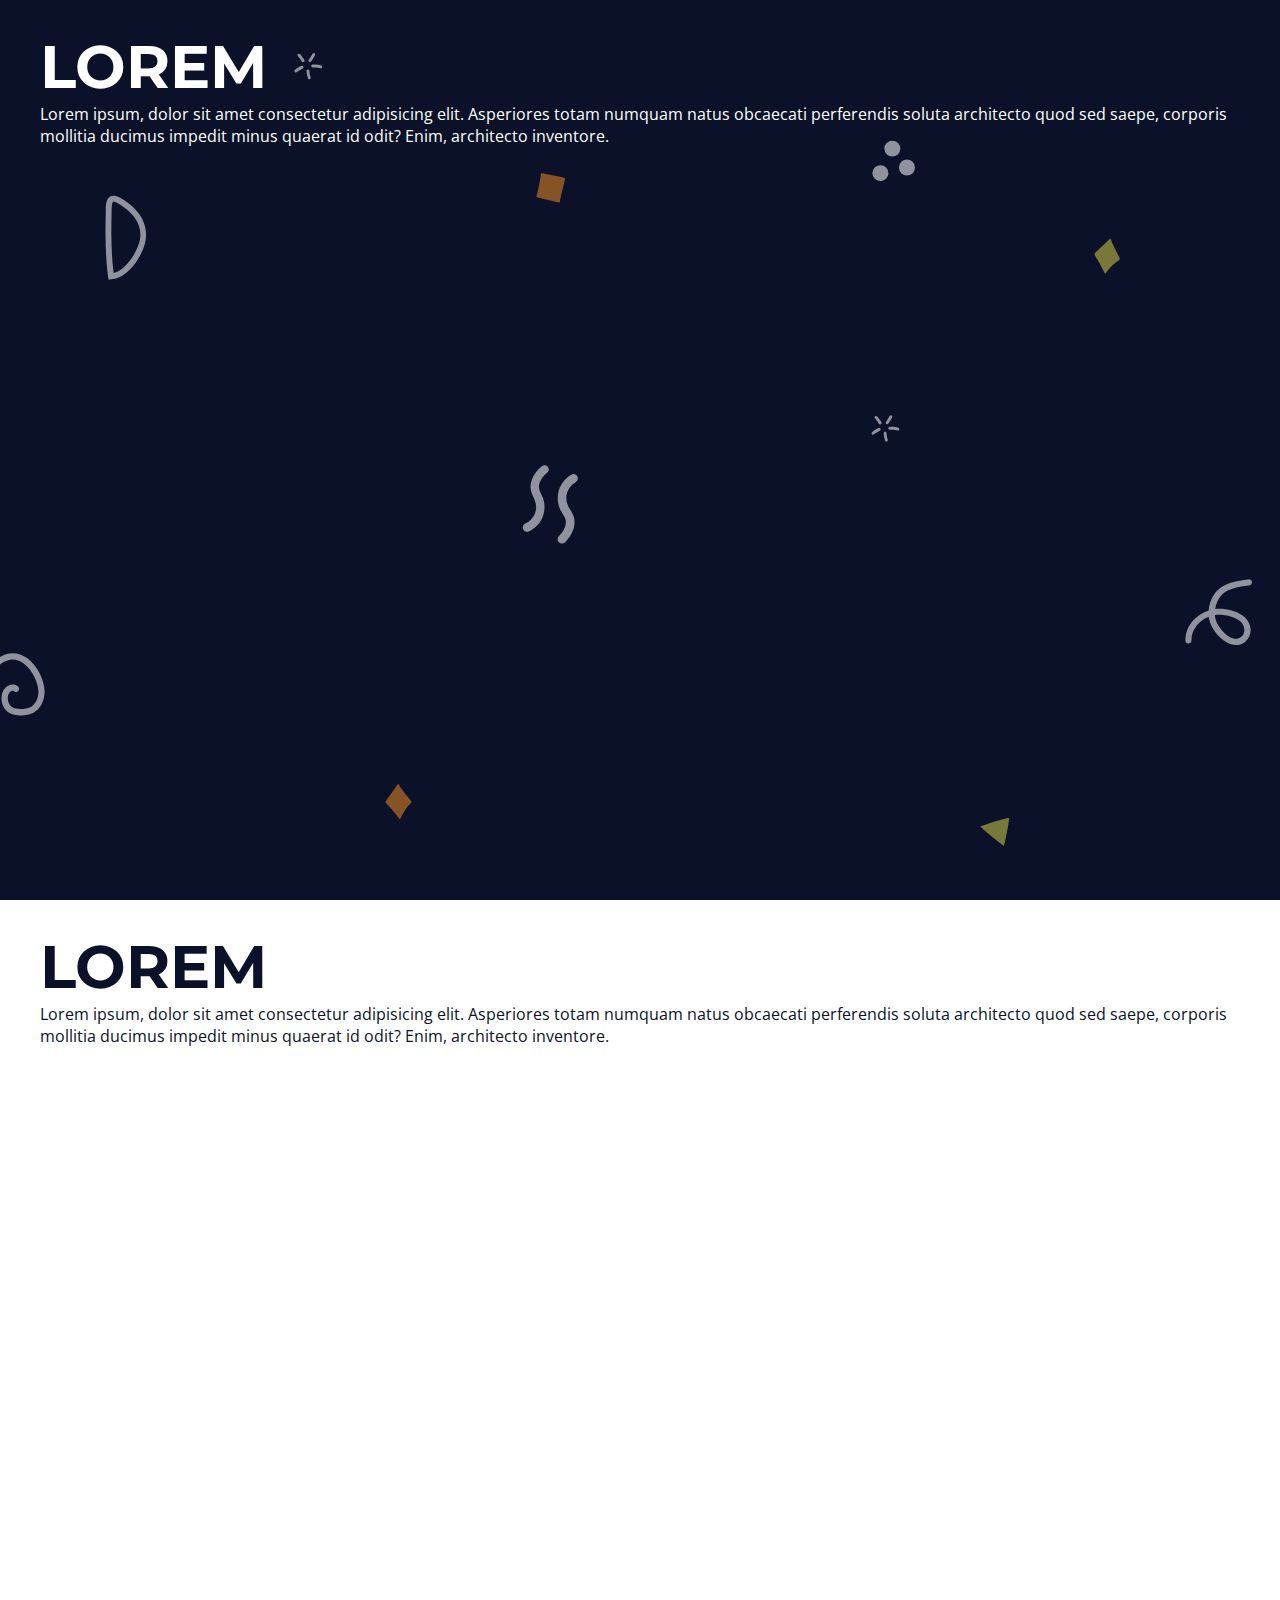
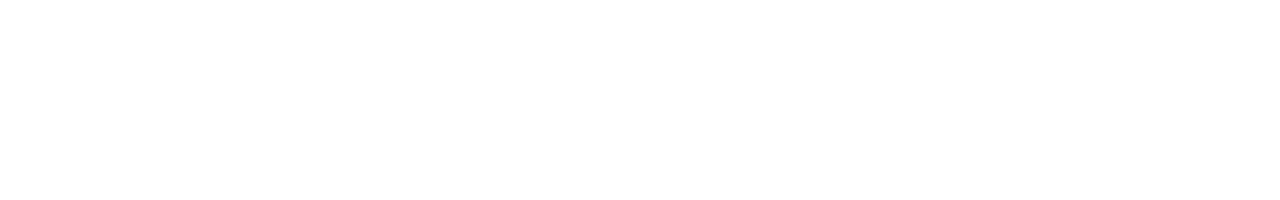
==== landing_page/index.html @ def03c7c "inicio landing page" ====
<!DOCTYPE html>
<html lang="pt-BR">

<head>
    <meta charset="UTF-8">
    <meta name="viewport" content="width=device-width, initial-scale=1.0">
    <title>Landing Page</title>
    <link rel="preconnect" href="https://fonts.gstatic.com">
    <link
        href="https://fonts.googleapis.com/css2?family=Montserrat:wght@900&family=Open+Sans:ital,wght@0,400;0,700;1,400&display=swap"
        rel="stylesheet">
    <link rel="stylesheet" href="assets/css/style.css">
</head>

<body>
    <section class="main-bg section">
        <div class="main-content">
            <h1>Lorem</h1>
            <p>Lorem ipsum, dolor sit amet consectetur adipisicing elit. Asperiores totam numquam natus obcaecati
                perferendis soluta architecto quod sed saepe, corporis mollitia ducimus impedit minus quaerat id odit?
                Enim, architecto inventore.</p>
        </div>
    </section>

    <section class="white-bg section">
        <div class="main-content">
            <h1>Lorem</h1>
            <p>Lorem ipsum, dolor sit amet consectetur adipisicing elit. Asperiores totam numquam natus obcaecati
                perferendis soluta architecto quod sed saepe, corporis mollitia ducimus impedit minus quaerat id odit?
                Enim, architecto inventore.</p>
        </div>
    </section>
</body>

</html>
---- landing_page/assets/css/style.css ----
:root {
    --primary-color:#0A1128;
    --white-color:#fff;
    --gap: 3rem;
}

* {
    margin: 0;
    padding: 0;
}

html {
    font-size: 62.5%;
}

body {
    font-family: 'Open Sans', sans-serif;
    font-size: 1.6rem;
    color: var(--primary-color)
}

h1, h2, h3, h4, h5, h6 {
    font-family: 'Montserrat', sans-serif;
  }

h1 {
font-size: 6rem;
text-transform: uppercase;
}

h2 {
font-size: 5.5rem;
}

h3 {
font-size: 5rem;
}

h4 {
font-size: 4.5rem;
}

h5 {
font-size: 4rem;
}

h6 {
font-size: 3.5rem;
}

.main-bg {
    background-image: url('../img/main-bg.svg');
    /* background-color: red; */
    background-size: cover;
    background-position: center center;
    color: var(--white-color);
}

.white-bg {
background: var(--white-color);
}

.main-content {
max-width: 1200px;
margin: 0 auto;
padding: var(--gap);
}

.section {
min-height: 100vh;
}
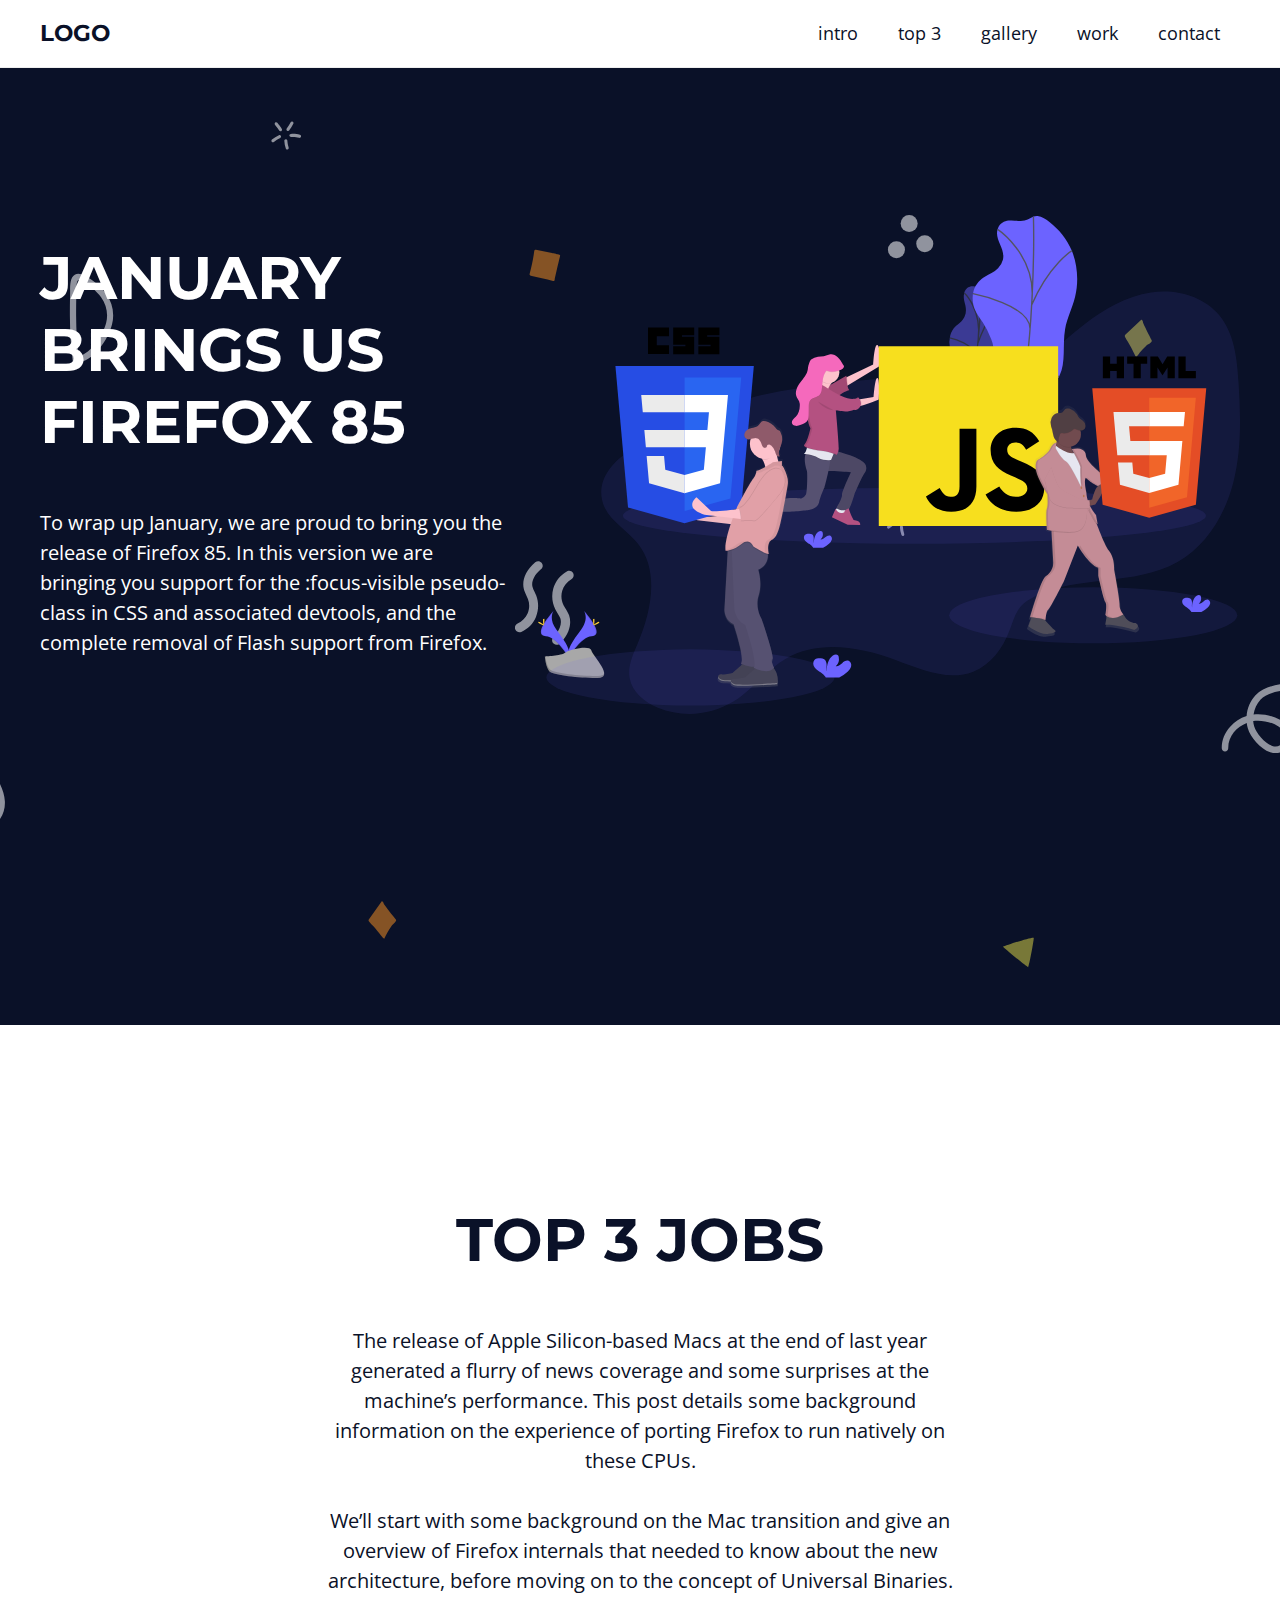
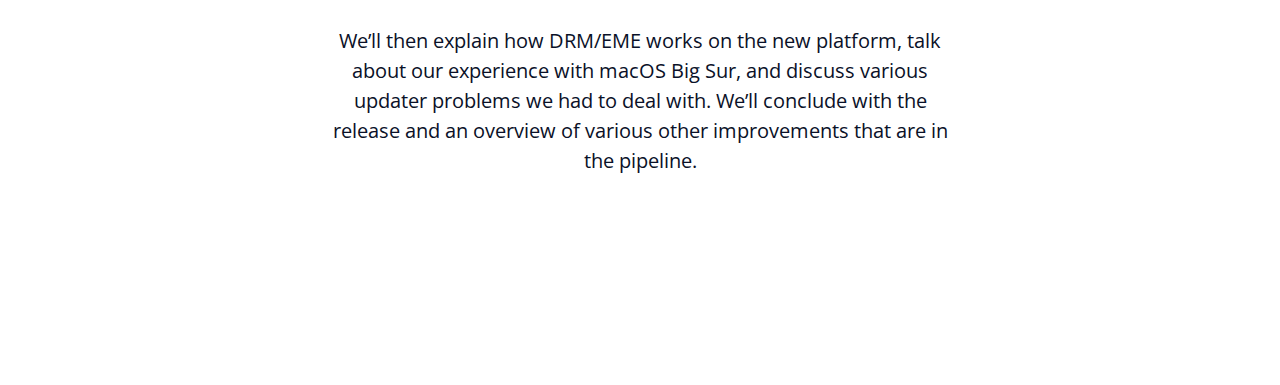
==== commit 3738cc6a: "page top3" ====
--- a/landing_page/index.html
+++ b/landing_page/index.html
@@ -9,27 +9,64 @@
     <link
         href="https://fonts.googleapis.com/css2?family=Montserrat:wght@900&family=Open+Sans:ital,wght@0,400;0,700;1,400&display=swap"
         rel="stylesheet">
-    <link rel="stylesheet" href="assets/css/style.css">
+    <link rel="stylesheet" href="assets/css/variables.css">
+    <link rel="stylesheet" href="assets/css/elements.css">
+    <link rel="stylesheet" href="assets/css/classes.css">
+    <link rel="stylesheet" href="assets/css/menu.css">
+    <link rel="stylesheet" href="assets/css/styles.css">
 </head>
 
-<body>
-    <section class="main-bg section">
-        <div class="main-content">
-            <h1>Lorem</h1>
-            <p>Lorem ipsum, dolor sit amet consectetur adipisicing elit. Asperiores totam numquam natus obcaecati
-                perferendis soluta architecto quod sed saepe, corporis mollitia ducimus impedit minus quaerat id odit?
-                Enim, architecto inventore.</p>
+<body class="main-bg">
+    <aside class="menu white-bg">
+        <div class="main-content menu-content">
+            <h1>
+                <a href="#">LOGO</a>
+            </h1>
+
+            <nav>
+                <ul>
+                    <li><a href="#intro">intro</a></li>
+                    <li><a href="#top3">top 3</a></li>
+                    <li><a href="#">gallery</a></li>
+                    <li><a href="#">work</a></li>
+                    <li><a href="#">contact</a></li>
+                </ul>
+            </nav>
+        </div>
+    </aside>
+
+    <div class="menu-spacing"></div>
+
+    <section id="intro" class="intro main-bg section">
+        <div class="main-content intro-content">
+            <div class="intro-text-content">
+                <h2>January brings us Firefox 85</h2>
+                <p>To wrap up January, we are proud to bring you the release of Firefox 85. In this version we are
+                    bringing you
+                    support for the :focus-visible pseudo-class in CSS and associated devtools, and the complete removal
+                    of Flash
+                    support from Firefox.</p>
+            </div>
+            <div class="intro-img">
+                <img src="assets/img/javascript.svg" alt="Logo de HTML, CSS e JS.">
+            </div>
         </div>
     </section>
 
-    <section class="white-bg section">
-        <div class="main-content">
-            <h1>Lorem</h1>
-            <p>Lorem ipsum, dolor sit amet consectetur adipisicing elit. Asperiores totam numquam natus obcaecati
-                perferendis soluta architecto quod sed saepe, corporis mollitia ducimus impedit minus quaerat id odit?
-                Enim, architecto inventore.</p>
+    <section id="top3" class="white-bg section">
+        <div class="main-content top3-content">
+            <h2>top 3 jobs</h2>
+            <p>The release of Apple Silicon-based Macs at the end of last year generated a flurry of news coverage and
+                some surprises at the machine’s performance. This post details some background information on the
+                experience of porting Firefox to run natively on these CPUs.</p>
+            <p>We’ll start with some background on the Mac transition and give an overview of Firefox internals that
+                needed to know about the new architecture, before moving on to the concept of Universal Binaries.</p>
+            <p>We’ll then explain how DRM/EME works on the new platform, talk about our experience with macOS Big Sur,
+                and discuss various updater problems we had to deal with. We’ll conclude with the release and an
+                overview of various other improvements that are in the pipeline.</p>
         </div>
     </section>
+
 </body>
 
 </html>--- a/landing_page/assets/css/variables.css
+++ b/landing_page/assets/css/variables.css
@@ -0,0 +1,7 @@
+:root {
+    --primary-color: #0A1128;
+    --white-color: #FFFFFF;
+    --light-gray-color: #EEEEEE;
+    --secondary-color: crimson;
+    --gap: 3rem;
+}--- a/landing_page/assets/css/elements.css
+++ b/landing_page/assets/css/elements.css
@@ -0,0 +1,61 @@
+* {
+  margin: 0;
+  padding: 0;
+}
+
+html {
+  font-size: 62.5%;
+  scroll-behavior: smooth;
+}
+
+body {
+  font-family: 'Open Sans', sans-serif;
+  font-size: 2rem;
+  color: var(--primary-color);
+  line-height: 1.5;
+}
+
+h1, h2, h3, h4, h5, h6 {
+  font-family: 'Montserrat', sans-serif;
+}
+
+h1 {
+  font-size: 6rem;
+  text-transform: uppercase;
+}
+
+h1 {
+  font-size: 6rem;
+  text-transform: uppercase;
+}
+
+h2 {
+  font-size: 6rem;
+  margin-bottom: 5rem;
+  text-transform: uppercase;
+  line-height: 1.2;
+}
+
+h3 {
+  font-size: 5rem;
+}
+
+h4 {
+  font-size: 4.5rem;
+}
+
+h5 {
+  font-size: 4rem;
+}
+
+h6 {
+  font-size: 3.5rem;
+}
+
+a {
+  text-decoration: none;
+}
+
+p {
+  margin-bottom: 3rem;
+}--- a/landing_page/assets/css/classes.css
+++ b/landing_page/assets/css/classes.css
@@ -0,0 +1,26 @@
+
+.main-bg {
+  background-image: url('../img/main-bg.svg');
+  background-size: cover;
+  background-position: center center;
+  color: var(--white-color);
+}
+
+.white-bg {
+  background: var(--white-color);
+  color: var(--primary-color);
+}
+
+.main-content {
+  max-width: 120rem;
+  margin: 0 auto;
+  padding: var(--gap);
+}
+
+.section {
+  min-height: 100vh;
+}
+
+.menu-spacing {
+  height: 65px;
+}--- a/landing_page/assets/css/menu.css
+++ b/landing_page/assets/css/menu.css
@@ -0,0 +1,55 @@
+.menu {
+  position: fixed;
+  top: 0;
+  left: 0;
+  right: 0;
+  width: 100%;
+  z-index: 1;
+  border-bottom: 0.1rem solid var(--light-gray-color);
+}
+
+.menu-content {
+  display: flex;
+  justify-content: space-between;
+  align-items: center;
+  padding-top: 0;
+  padding-bottom: 0;
+}
+
+.menu h1 {
+  font-size: 2.3rem;
+  color: var(--primary-color);
+}
+
+.menu h1 a {
+  color: inherit;
+}
+
+.menu ul {
+  list-style: none;
+  display: flex;
+}
+
+.menu ul li a {
+  display: block;
+  padding: 2rem;
+  font-size: 1.8rem;
+  color: var(--primary-color);
+  position: relative;
+}
+
+.menu ul li a::after {
+  content: '';
+  position: absolute;
+  bottom: 1rem;
+  left: 50%;
+  width: 0;
+  height: 0.2rem;
+  background: var(--secondary-color); 
+  transition: all 300ms ease-in-out;
+}
+
+.menu ul li a:hover::after {
+  width: 50%;
+  left: 25%;
+}--- a/landing_page/assets/css/styles.css
+++ b/landing_page/assets/css/styles.css
@@ -0,0 +1,29 @@
+.intro-content {
+  position: relative;
+  top: -8rem;
+  display: grid;
+  grid-template-columns: 1fr 1.5fr;
+  gap: var(--gap);
+  height: 100vh;
+}
+  
+.intro-text-content, .intro-img {
+  display: flex;
+  flex-flow: column wrap;
+  justify-content: center;
+}
+
+.intro-img img,
+.intro-img svg {
+  max-width: 100%;
+  height: auto;
+}
+
+.top3-content {
+  max-width: 64rem;
+  display: flex;
+  flex-flow: column wrap;
+  justify-content: center;
+  height: 100vh;
+  text-align: center;
+}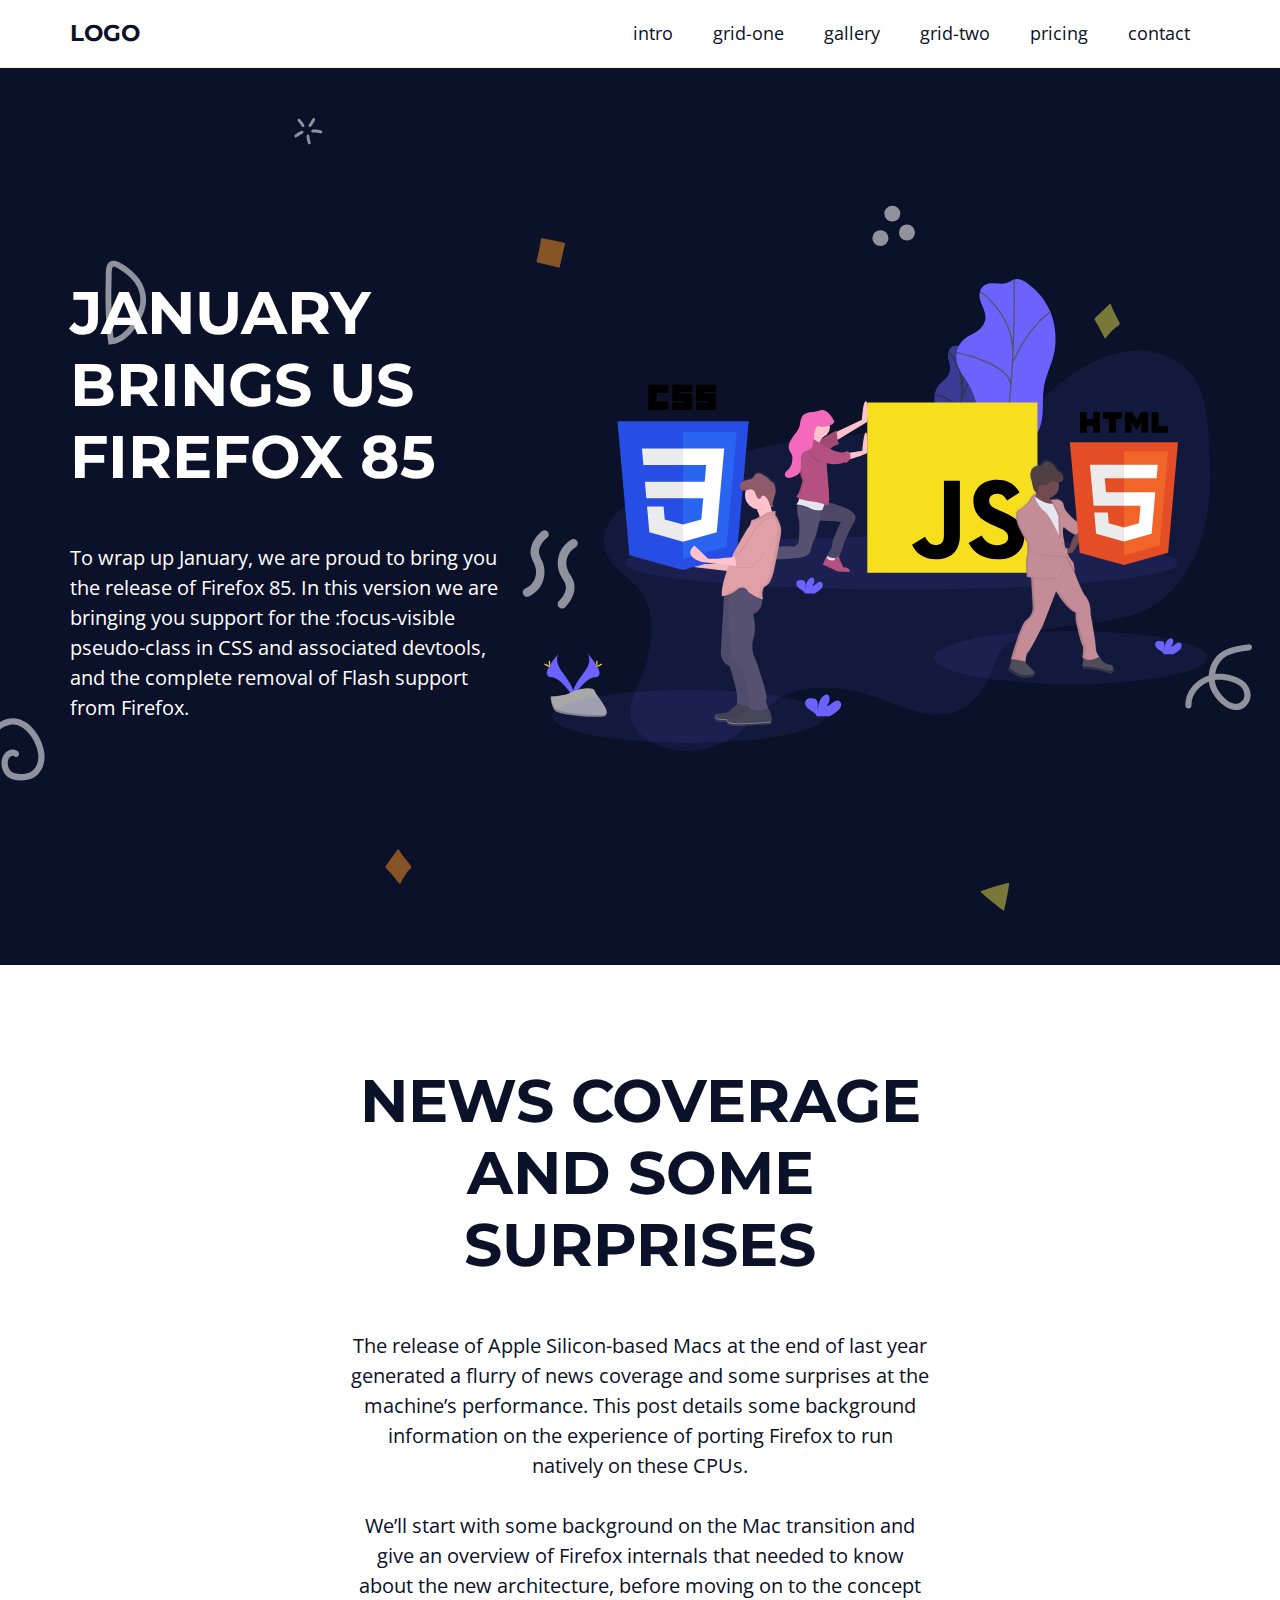
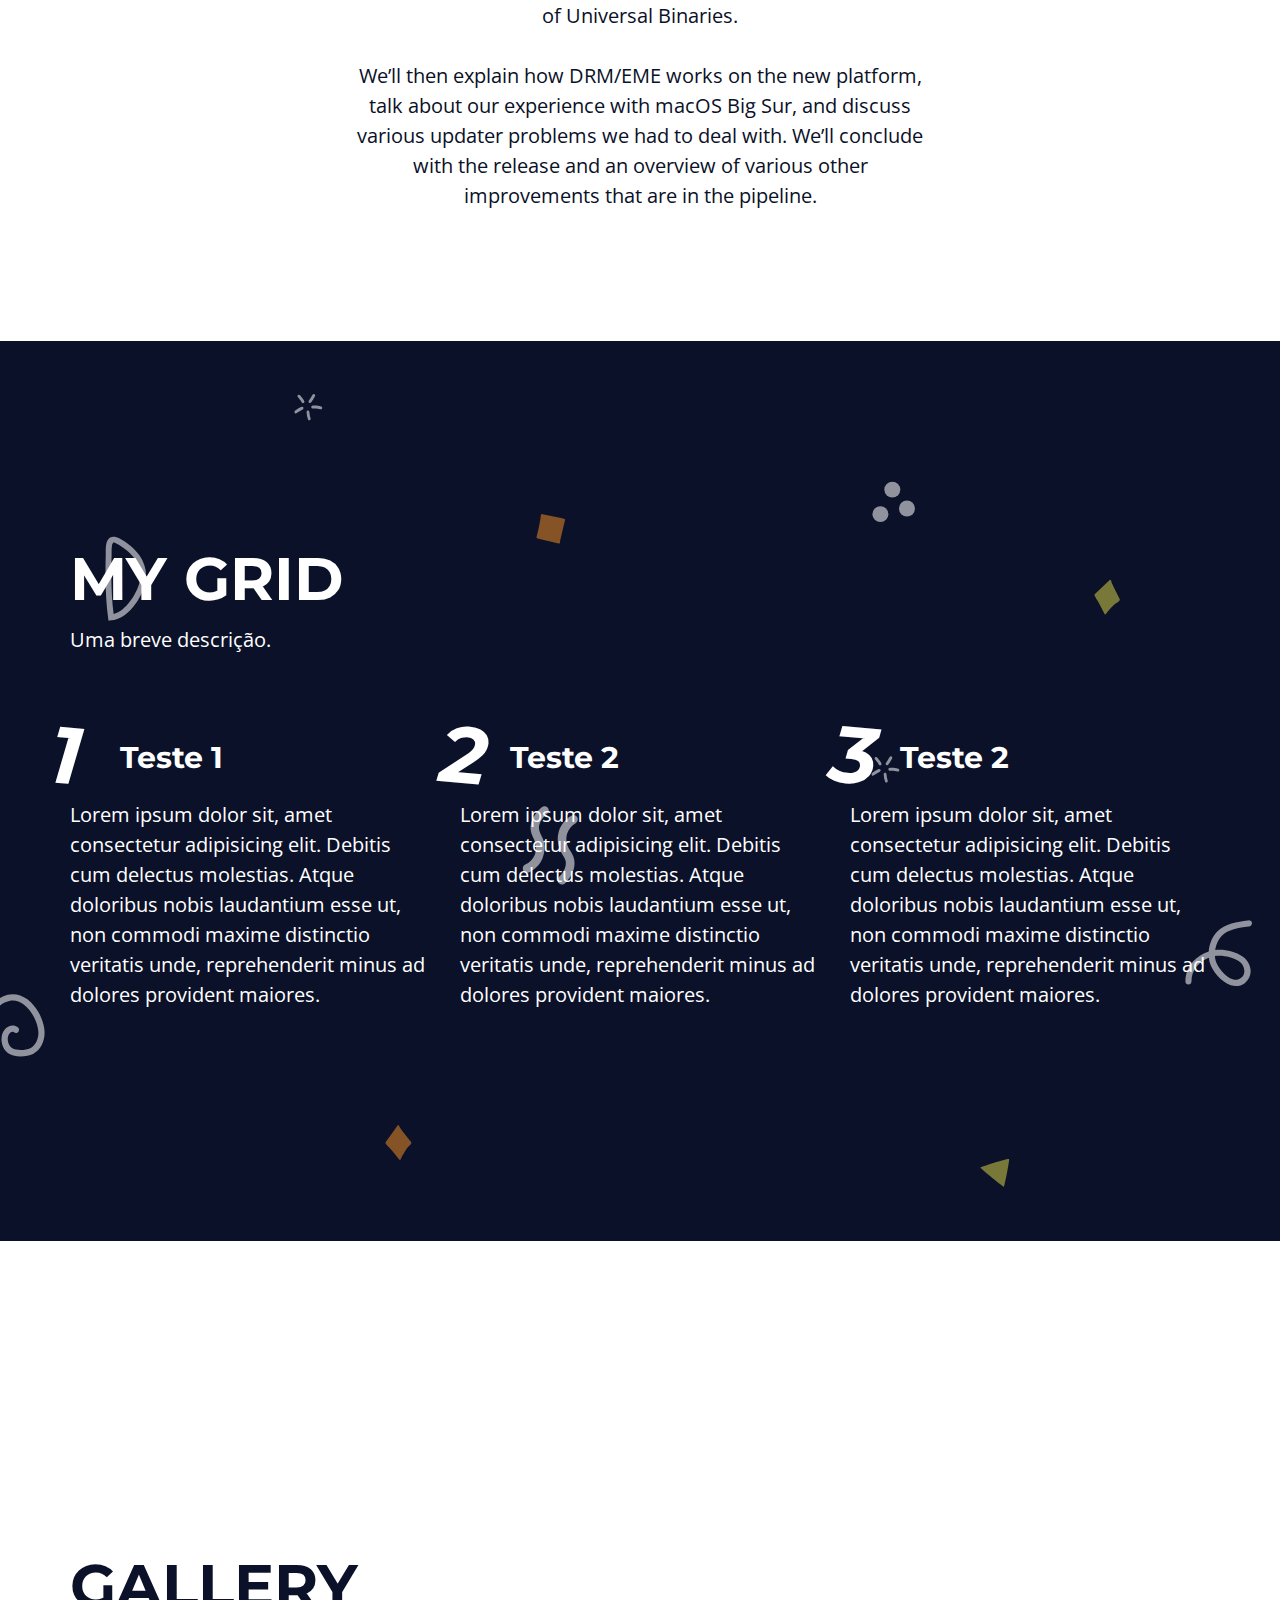
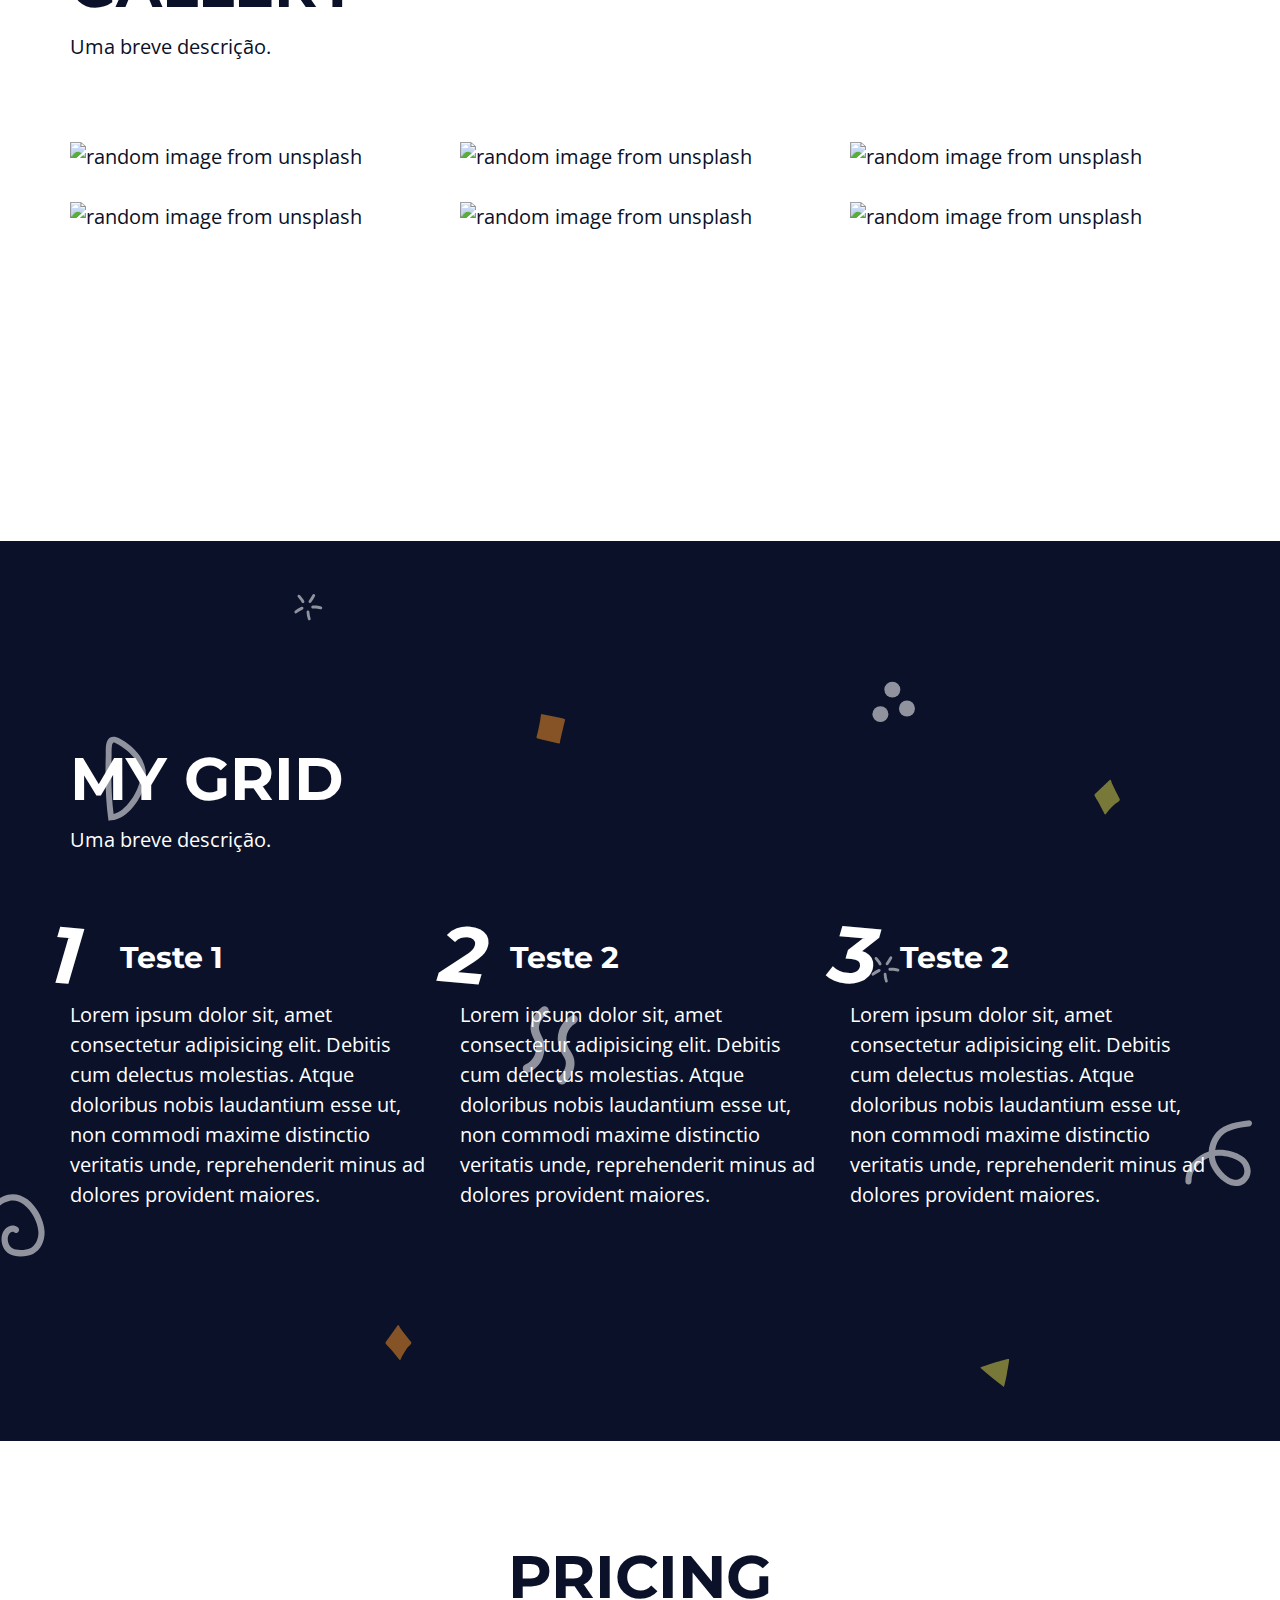
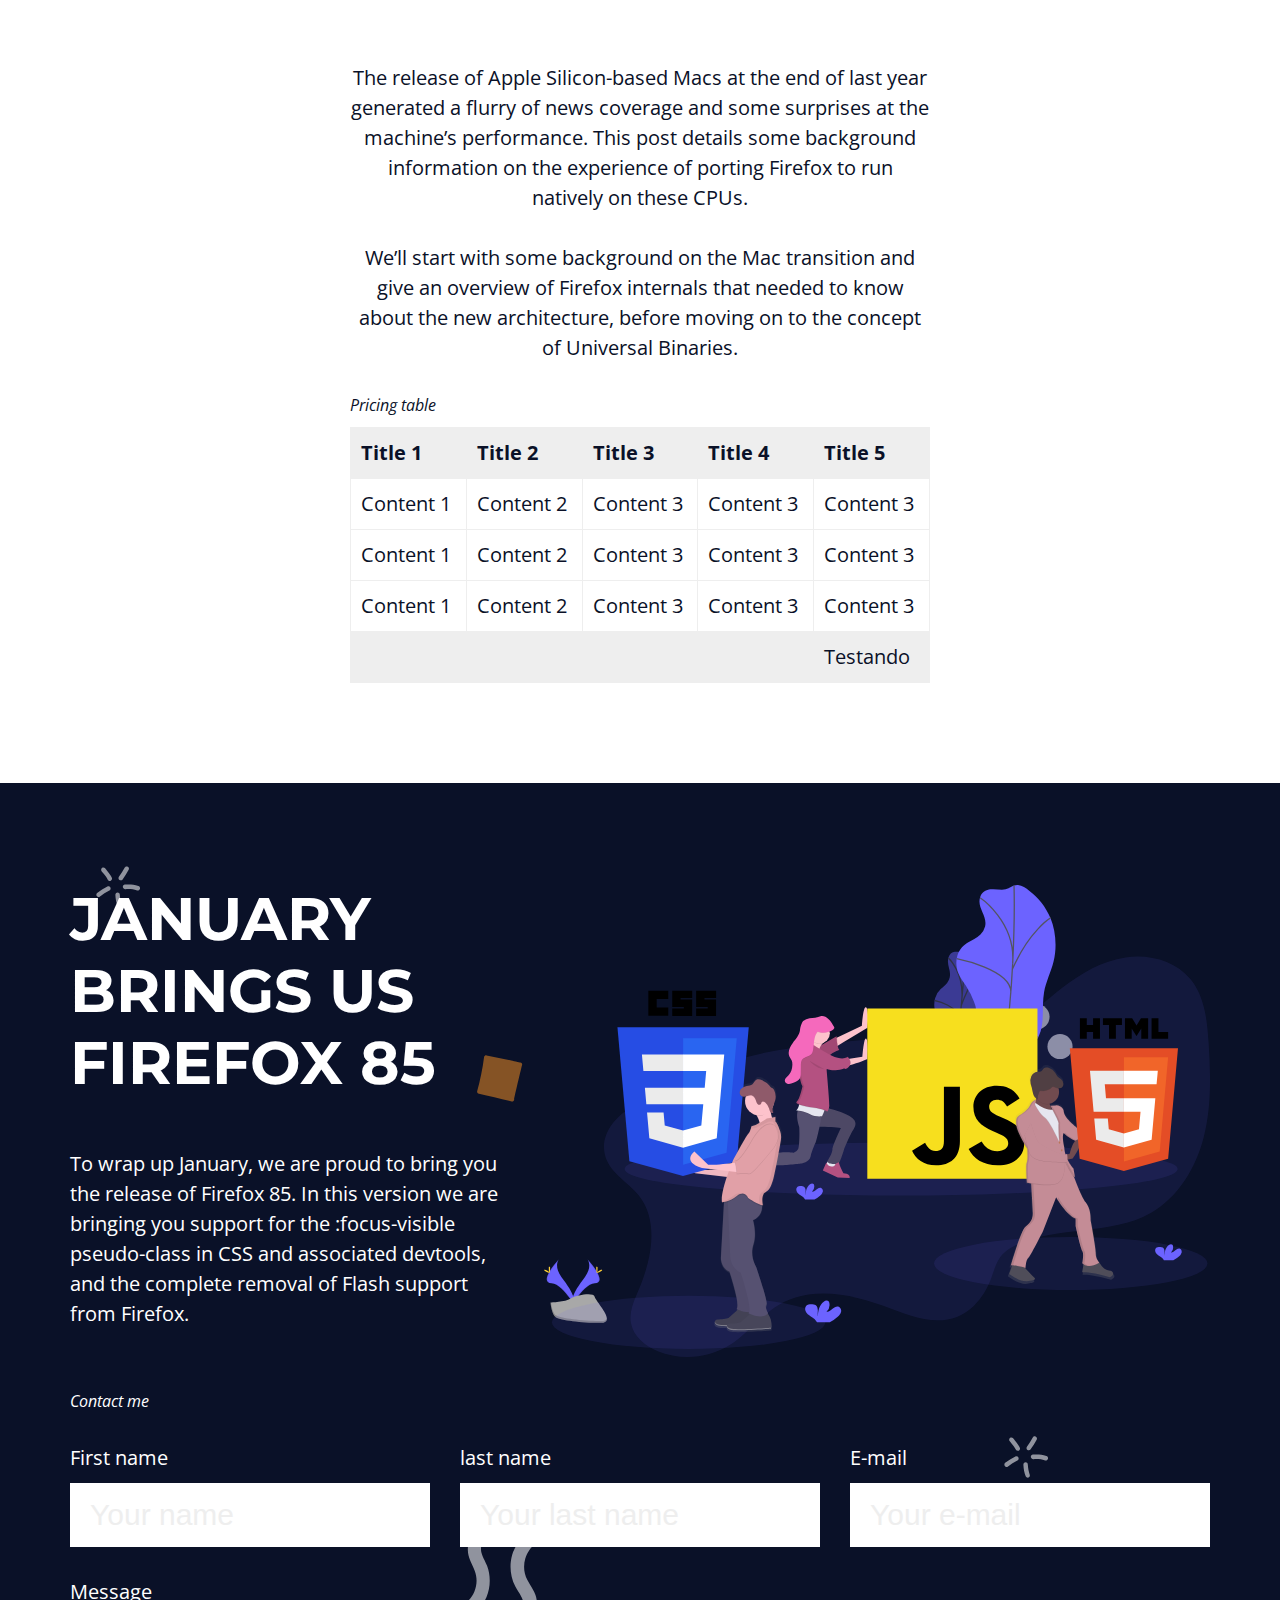
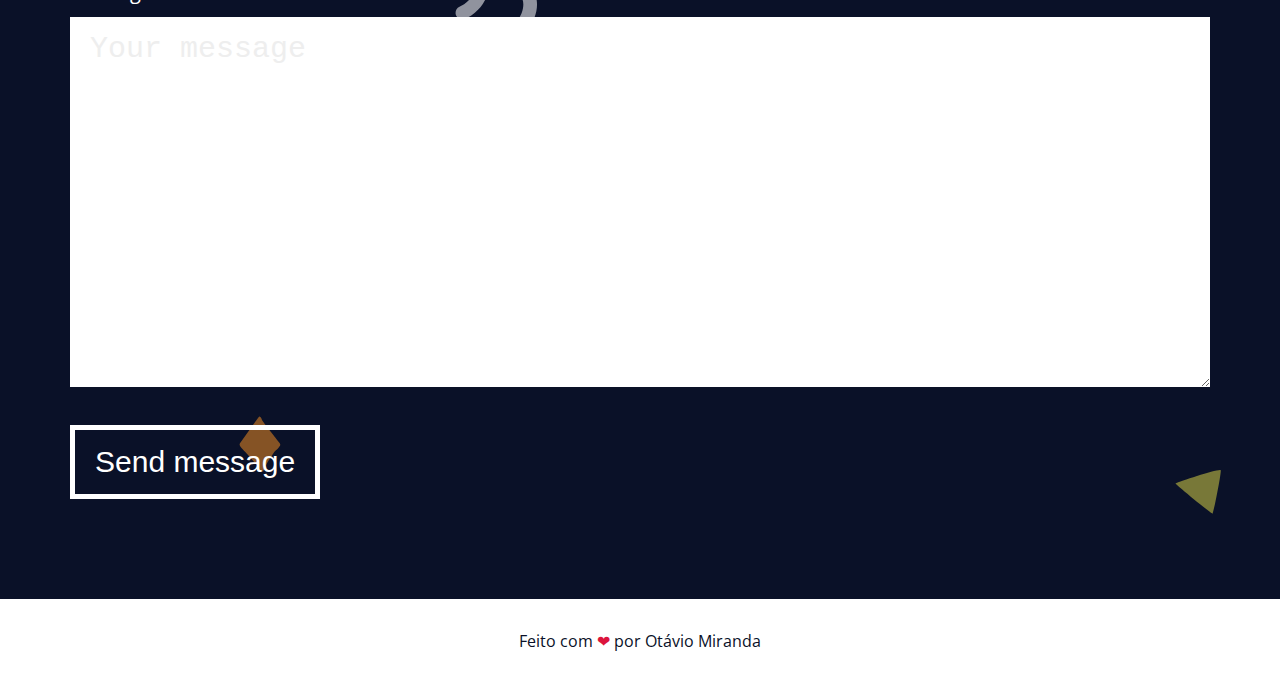
==== commit fb2df649: "update" ====
--- a/landing_page/index.html
+++ b/landing_page/index.html
@@ -2,71 +2,266 @@
 <html lang="pt-BR">
 
 <head>
-    <meta charset="UTF-8">
-    <meta name="viewport" content="width=device-width, initial-scale=1.0">
-    <title>Landing Page</title>
-    <link rel="preconnect" href="https://fonts.gstatic.com">
-    <link
-        href="https://fonts.googleapis.com/css2?family=Montserrat:wght@900&family=Open+Sans:ital,wght@0,400;0,700;1,400&display=swap"
-        rel="stylesheet">
-    <link rel="stylesheet" href="assets/css/variables.css">
-    <link rel="stylesheet" href="assets/css/elements.css">
-    <link rel="stylesheet" href="assets/css/classes.css">
-    <link rel="stylesheet" href="assets/css/menu.css">
-    <link rel="stylesheet" href="assets/css/styles.css">
+  <meta charset="UTF-8">
+  <meta name="viewport" content="width=device-width, initial-scale=1.0">
+  <title>Landing Page</title>
+  <link rel="preconnect" href="https://fonts.gstatic.com">
+  <link
+    href="https://fonts.googleapis.com/css2?family=Montserrat:wght@900&family=Open+Sans:ital,wght@0,400;0,700;1,400&display=swap"
+    rel="stylesheet">
+  <link rel="stylesheet" href="assets/css/variables.css">
+  <link rel="stylesheet" href="assets/css/elements.css">
+  <link rel="stylesheet" href="assets/css/classes.css">
+  <link rel="stylesheet" href="assets/css/menu.css">
+  <link rel="stylesheet" href="assets/css/styles.css">
 </head>
 
-<body class="main-bg">
-    <aside class="menu white-bg">
-        <div class="main-content menu-content">
-            <h1>
-                <a href="#">LOGO</a>
-            </h1>
-
-            <nav>
-                <ul>
-                    <li><a href="#intro">intro</a></li>
-                    <li><a href="#top3">top 3</a></li>
-                    <li><a href="#">gallery</a></li>
-                    <li><a href="#">work</a></li>
-                    <li><a href="#">contact</a></li>
-                </ul>
-            </nav>
-        </div>
-    </aside>
-
-    <div class="menu-spacing"></div>
-
-    <section id="intro" class="intro main-bg section">
-        <div class="main-content intro-content">
-            <div class="intro-text-content">
-                <h2>January brings us Firefox 85</h2>
-                <p>To wrap up January, we are proud to bring you the release of Firefox 85. In this version we are
-                    bringing you
-                    support for the :focus-visible pseudo-class in CSS and associated devtools, and the complete removal
-                    of Flash
-                    support from Firefox.</p>
-            </div>
-            <div class="intro-img">
-                <img src="assets/img/javascript.svg" alt="Logo de HTML, CSS e JS.">
-            </div>
-        </div>
-    </section>
-
-    <section id="top3" class="white-bg section">
-        <div class="main-content top3-content">
-            <h2>top 3 jobs</h2>
-            <p>The release of Apple Silicon-based Macs at the end of last year generated a flurry of news coverage and
-                some surprises at the machine’s performance. This post details some background information on the
-                experience of porting Firefox to run natively on these CPUs.</p>
-            <p>We’ll start with some background on the Mac transition and give an overview of Firefox internals that
-                needed to know about the new architecture, before moving on to the concept of Universal Binaries.</p>
-            <p>We’ll then explain how DRM/EME works on the new platform, talk about our experience with macOS Big Sur,
-                and discuss various updater problems we had to deal with. We’ll conclude with the release and an
-                overview of various other improvements that are in the pipeline.</p>
-        </div>
-    </section>
-
+<body>
+  <aside class="menu white-bg">
+    <div class="main-content menu-content">
+      <h1>
+        <a href="#home">LOGO</a>
+      </h1>
+
+      <nav>
+        <ul>
+          <li><a href="#intro">intro</a></li>
+          <li><a href="#grid-one">grid-one</a></li>
+          <li><a href="#gallery">gallery</a></li>
+          <li><a href="#grid-two">grid-two</a></li>
+          <li><a href="#pricing">pricing</a></li>
+          <li><a href="#contact">contact</a></li>
+        </ul>
+      </nav>
+    </div>
+  </aside>
+
+  <div class="menu-spacing"></div>
+
+  <section id="home" class="intro main-bg section">
+    <div class="main-content intro-content">
+      <div class="intro-text-content">
+        <h2>January brings us Firefox 85</h2>
+        <p>To wrap up January, we are proud to bring you the release of Firefox 85. In this version we are bringing you
+          support for the :focus-visible pseudo-class in CSS and associated devtools, and the complete removal of Flash
+          support from Firefox.</p>
+      </div>
+      <div class="intro-img">
+        <img src="assets/img/javascript.svg" alt="Logo de HTML, CSS e JS.">
+      </div>
+    </div>
+  </section>
+
+  <section id="intro" class="white-bg section">
+    <div class="main-content top3-content">
+      <h2>news coverage and some
+        surprises</h2>
+      <p>The release of Apple Silicon-based Macs at the end of last year generated a flurry of news coverage and some
+        surprises at the machine’s performance. This post details some background information on the experience of
+        porting Firefox to run natively on these CPUs.</p>
+      <p>We’ll start with some background on the Mac transition and give an overview of Firefox internals that needed to
+        know about the new architecture, before moving on to the concept of Universal Binaries.</p>
+      <p>We’ll then explain how DRM/EME works on the new platform, talk about our experience with macOS Big Sur, and
+        discuss various updater problems we had to deal with. We’ll conclude with the release and an overview of various
+        other improvements that are in the pipeline.</p>
+    </div>
+  </section>
+
+
+  <section id="grid-one" class="grid-one main-bg section">
+    <div class="main-content grid-one-content">
+      <h2 class="grid-main-heading">My Grid</h2>
+      <p class="grid-description">Uma breve descrição.</p>
+
+      <div class="grid">
+        <article>
+          <h3>Teste 1</h3>
+          <p>Lorem ipsum dolor sit, amet consectetur adipisicing elit. Debitis cum delectus molestias. Atque doloribus
+            nobis laudantium esse ut, non commodi maxime distinctio veritatis unde, reprehenderit minus ad dolores
+            provident maiores.</p>
+        </article>
+        <article>
+          <h3>Teste 2</h3>
+          <p>Lorem ipsum dolor sit, amet consectetur adipisicing elit. Debitis cum delectus molestias. Atque doloribus
+            nobis laudantium esse ut, non commodi maxime distinctio veritatis unde, reprehenderit minus ad dolores
+            provident maiores.</p>
+        </article>
+        <article>
+          <h3>Teste 2</h3>
+          <p>Lorem ipsum dolor sit, amet consectetur adipisicing elit. Debitis cum delectus molestias. Atque doloribus
+            nobis laudantium esse ut, non commodi maxime distinctio veritatis unde, reprehenderit minus ad dolores
+            provident maiores.</p>
+        </article>
+      </div>
+    </div>
+  </section>
+
+  <section id="gallery" class="grid-one white-bg section">
+    <div class="main-content grid-one-content">
+      <h2 class="grid-main-heading">Gallery</h2>
+      <p class="grid-description">Uma breve descrição.</p>
+
+      <div class="grid">
+        <div class="gallery-img">
+          <img src="http://source.unsplash.com/random/360x360?r=1" alt="random image from unsplash" />
+        </div>
+        <div class="gallery-img">
+          <img src="http://source.unsplash.com/random/360x360?r=2" alt="random image from unsplash" />
+        </div>
+        <div class="gallery-img">
+          <img src="http://source.unsplash.com/random/360x360?r=3" alt="random image from unsplash" />
+        </div>
+        <div class="gallery-img">
+          <img src="http://source.unsplash.com/random/360x360?r=4" alt="random image from unsplash" />
+        </div>
+        <div class="gallery-img">
+          <img src="http://source.unsplash.com/random/360x360?r=5" alt="random image from unsplash" />
+        </div>
+        <div class="gallery-img">
+          <img src="http://source.unsplash.com/random/360x360?r=6" alt="random image from unsplash" />
+        </div>
+      </div>
+    </div>
+  </section>
+
+
+
+  <section id="grid-two" class="grid-one main-bg section">
+    <div class="main-content grid-one-content">
+      <h2 class="grid-main-heading">My Grid</h2>
+      <p class="grid-description">Uma breve descrição.</p>
+
+      <div class="grid">
+        <article>
+          <h3>Teste 1</h3>
+          <p>Lorem ipsum dolor sit, amet consectetur adipisicing elit. Debitis cum delectus molestias. Atque doloribus
+            nobis laudantium esse ut, non commodi maxime distinctio veritatis unde, reprehenderit minus ad dolores
+            provident maiores.</p>
+        </article>
+        <article>
+          <h3>Teste 2</h3>
+          <p>Lorem ipsum dolor sit, amet consectetur adipisicing elit. Debitis cum delectus molestias. Atque doloribus
+            nobis laudantium esse ut, non commodi maxime distinctio veritatis unde, reprehenderit minus ad dolores
+            provident maiores.</p>
+        </article>
+        <article>
+          <h3>Teste 2</h3>
+          <p>Lorem ipsum dolor sit, amet consectetur adipisicing elit. Debitis cum delectus molestias. Atque doloribus
+            nobis laudantium esse ut, non commodi maxime distinctio veritatis unde, reprehenderit minus ad dolores
+            provident maiores.</p>
+        </article>
+      </div>
+    </div>
+  </section>
+
+  <section id="pricing" class="white-bg section">
+    <div class="main-content top3-content">
+      <h2>Pricing</h2>
+      <p>The release of Apple Silicon-based Macs at the end of last year generated a flurry of news coverage and some
+        surprises at the machine’s performance. This post details some background information on the experience of
+        porting Firefox to run natively on these CPUs.</p>
+      <p>We’ll start with some background on the Mac transition and give an overview of Firefox internals that needed to
+        know about the new architecture, before moving on to the concept of Universal Binaries.</p>
+
+      <div class="responsive-table">
+        <table>
+          <caption>Pricing table</caption>
+
+          <thead>
+            <tr>
+              <th>Title 1</th>
+              <th>Title 2</th>
+              <th>Title 3</th>
+              <th>Title 4</th>
+              <th>Title 5</th>
+            </tr>
+          </thead>
+
+          <tbody>
+            <tr>
+              <td>Content 1</td>
+              <td>Content 2</td>
+              <td>Content 3</td>
+              <td>Content 3</td>
+              <td>Content 3</td>
+            </tr>
+            <tr>
+              <td>Content 1</td>
+              <td>Content 2</td>
+              <td>Content 3</td>
+              <td>Content 3</td>
+              <td>Content 3</td>
+            </tr>
+            <tr>
+              <td>Content 1</td>
+              <td>Content 2</td>
+              <td>Content 3</td>
+              <td>Content 3</td>
+              <td>Content 3</td>
+            </tr>
+          </tbody>
+
+          <tfoot>
+            <tr>
+              <td></td>
+              <td></td>
+              <td></td>
+              <td></td>
+              <td>Testando</td>
+            </tr>
+          </tfoot>
+        </table>
+      </div>
+    </div>
+  </section>
+
+  <section id="contact" class="intro main-bg section">
+    <div class="main-content intro-content">
+      <div class="intro-text-content">
+        <h2>January brings us Firefox 85</h2>
+        <p>To wrap up January, we are proud to bring you the release of Firefox 85. In this version we are bringing you
+          support for the :focus-visible pseudo-class in CSS and associated devtools, and the complete removal of Flash
+          support from Firefox.</p>
+      </div>
+      <div class="intro-img">
+        <img src="assets/img/javascript.svg" alt="Logo de HTML, CSS e JS.">
+      </div>
+      <div class="contact-form">
+        <fieldset class="form-grid">
+          <legend>Contact me</legend>
+
+          <div class="form-group">
+            <label for="first-name">First name</label>
+            <input type="text" name="first-name" id="first-name" placeholder="Your name">
+          </div>
+
+          <div class="form-group">
+            <label for="last-name">last name</label>
+            <input type="text" name="last-name" id="last-name" placeholder="Your last name">
+          </div>
+
+          <div class="form-group">
+            <label for="email">E-mail</label>
+            <input type="email" name="email" id="email" placeholder="Your e-mail">
+          </div>
+
+          <div class="form-group full-width">
+            <label for="message">Message</label>
+            <textarea name="message" id="message" cols="30" rows="10" placeholder="Your message"></textarea>
+          </div>
+
+          <div class="form-group full-width">
+            <button type="submit">Send message</button>
+          </div>
+        </fieldset>
+      </div>  
+    </div>
+  </section>
+
+
+  <footer id="footer" class="footer white-bg">
+    <p><a rel="nofollow" target="_blank" href="https://beacons.page/otaviomiranda">Feito com <span class="heart">❤</span> por Otávio Miranda</a></p>
+  </footer>
 </body>
 
 </html>--- a/landing_page/assets/css/variables.css
+++ b/landing_page/assets/css/variables.css
@@ -4,4 +4,4 @@
     --light-gray-color: #EEEEEE;
     --secondary-color: crimson;
     --gap: 3rem;
-}+  }--- a/landing_page/assets/css/elements.css
+++ b/landing_page/assets/css/elements.css
@@ -1,6 +1,7 @@
 * {
   margin: 0;
   padding: 0;
+  box-sizing: border-box;
 }
 
 html {
@@ -58,4 +59,33 @@
 
 p {
   margin-bottom: 3rem;
+}
+
+.responsive-table {
+  overflow: hidden;
+  overflow-x: auto;
+}
+
+table {
+  min-width: 360px;
+  width: 100%;
+  border-collapse: collapse;
+}
+
+table caption {
+  font-style: italic;
+  font-size: 1.6rem;
+  text-align: left;
+  margin-bottom: 1rem;
+}
+
+table td, table th {
+  white-space: nowrap;
+  padding: 1rem;
+  text-align: left;
+  border: 0.1rem solid var(--light-gray-color)
+}
+
+tfoot td, table th {
+  background: var(--light-gray-color);
 }--- a/landing_page/assets/css/classes.css
+++ b/landing_page/assets/css/classes.css
@@ -14,7 +14,7 @@
 .main-content {
   max-width: 120rem;
   margin: 0 auto;
-  padding: var(--gap);
+  padding: 10rem var(--gap);
 }
 
 .section {
@@ -23,4 +23,9 @@
 
 .menu-spacing {
   height: 65px;
+}
+
+body .full-width {
+  width: 100%;
+  flex: 1 1 100%;
 }--- a/landing_page/assets/css/styles.css
+++ b/landing_page/assets/css/styles.css
@@ -1,12 +1,12 @@
 .intro-content {
   position: relative;
-  top: -8rem;
+  /* top: -8rem; */
   display: grid;
   grid-template-columns: 1fr 1.5fr;
   gap: var(--gap);
-  height: 100vh;
+  min-height: 100vh;
 }
-  
+
 .intro-text-content, .intro-img {
   display: flex;
   flex-flow: column wrap;
@@ -22,8 +22,163 @@
 .top3-content {
   max-width: 64rem;
   display: flex;
+  flex-direction: column;
+  flex-wrap: nowrap;
+  justify-content: center;
+  min-height: 100vh;
+  text-align: center;
+}
+
+.grid-one-content {
+  display: flex;
   flex-flow: column wrap;
   justify-content: center;
-  height: 100vh;
+  min-height: 100vh;
+}
+
+.grid-main-heading {
+  margin-bottom: 1rem;
+}
+
+.grid-description {
+  padding-bottom: 5rem;
+}
+
+.grid {
+  display: grid;
+  grid-template-columns: repeat(3, 1fr);
+  gap: var(--gap);
+  counter-reset: grid-counter;
+}
+
+.grid h3 {
+  font-size: 3rem;
+  position: relative;
+  padding-left: 5rem;
+  padding-bottom: 2rem;
+}
+
+.grid h3::before {
+  counter-increment: grid-counter;
+  content: counter(grid-counter);
+  position: absolute;
+  font-size: 8rem;
+  font-style: italic;
+  top: -4rem;
+  left: -2rem;
+  transform: rotate(5deg);
+}
+
+.gallery-img {
+  width: 100%;
+  max-width: 36rem;
+  max-height: 36rem;
+  overflow: hidden;
+}
+
+.gallery-img img {
+  transition: all 300ms ease-in-out;
+}
+
+.gallery-img img:hover {
+  transform: translate(-3%, 3%) scale(1.2) rotate(5deg);
+}
+
+.contact-form {
+  grid-column: span 2;
+}
+
+.contact-form .form-grid {
+  border: none;
+  display: flex;
+  flex-direction: row;
+  flex-wrap: wrap;
+  gap: var(--gap);
+}
+
+.form-grid legend {
+  font-style: italic;
+  font-size: 1.6rem; 
+  margin-bottom: 3rem;
+}
+
+.form-group {
+  flex: 1 1 320px;
+}
+
+.form-group label {
+  display: block;
+  margin-bottom: 1rem;
+}
+
+.form-group input,
+.form-group textarea {
+  border: none;
+  background: var(--white-color);
+  padding: 1.5rem 2rem;
+  width: 100%;
+  font-size: 3rem;
+  outline: none;
+}
+
+.form-group input:focus,
+.form-group textarea:focus {
+  box-shadow: 0 0 10px 2px var(--secondary-color);
+}
+
+.form-group button {
+  border: 0.5rem solid var(--white-color);
+  background: none;
+  color: var(--white-color);
+  padding: 1.5rem 2rem;
+  font-size: 3rem;
+  cursor: pointer;
+  transition: all 300ms ease-in-out;
+}
+
+.form-group button:hover {
+  background: var(--white-color);
+  color: var(--primary-color);
+}
+
+.form-group ::placeholder {
+  color: var(--light-gray-color);
+}
+
+.footer {
   text-align: center;
+  font-size: 1.6rem;
+}
+
+.footer a {
+  color: var(--primary-color);
+}
+
+.heart {
+  color: var(--secondary-color);
+}
+
+.footer p {
+  margin: 0;
+  padding: 3rem;
+}
+
+@media (max-width: 800px) {
+  .intro-content, .grid {
+    grid-template-columns: 1fr;
+  }
+
+  .gallery-img {
+    width: 100%;
+    max-width: 100%;
+    max-height: 100%; 
+  }
+
+  .gallery-img img {
+    width: 100%;
+  }
+
+  .grid-one-content {
+    display: block;
+  }
 }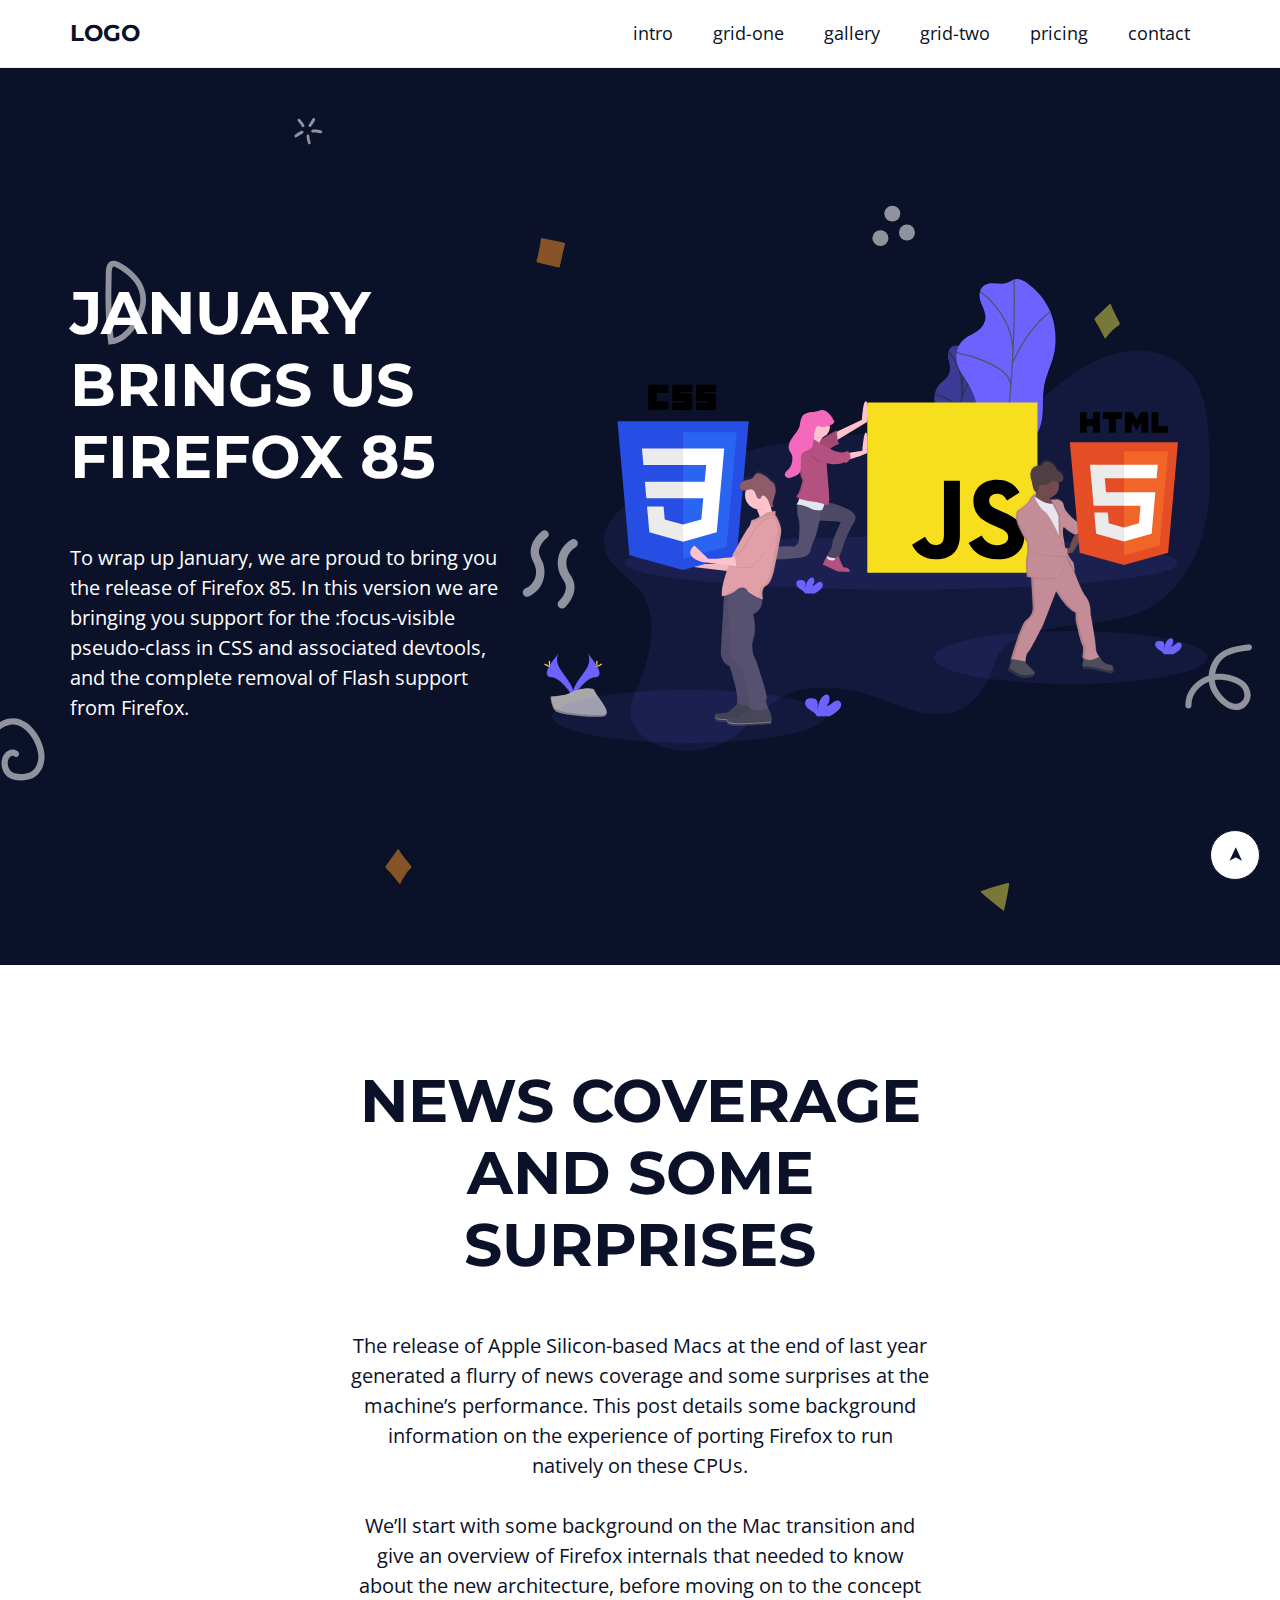
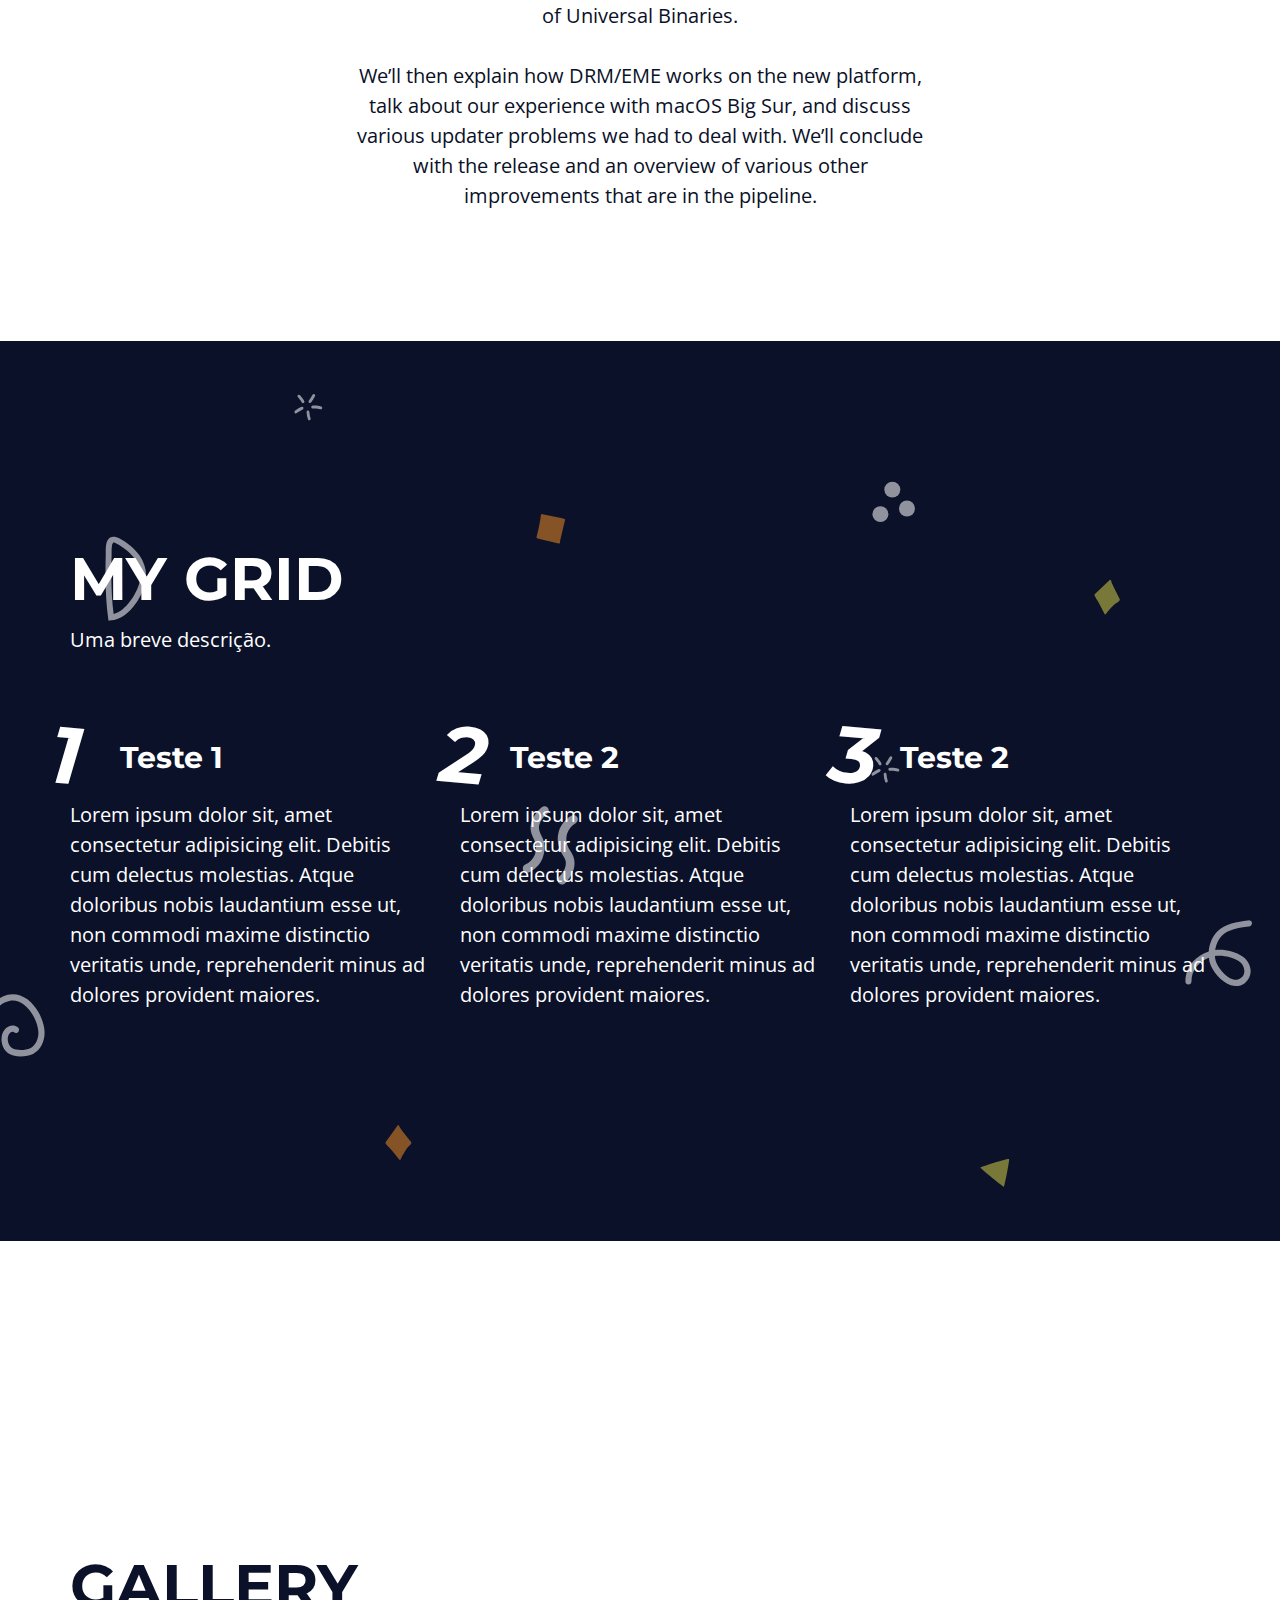
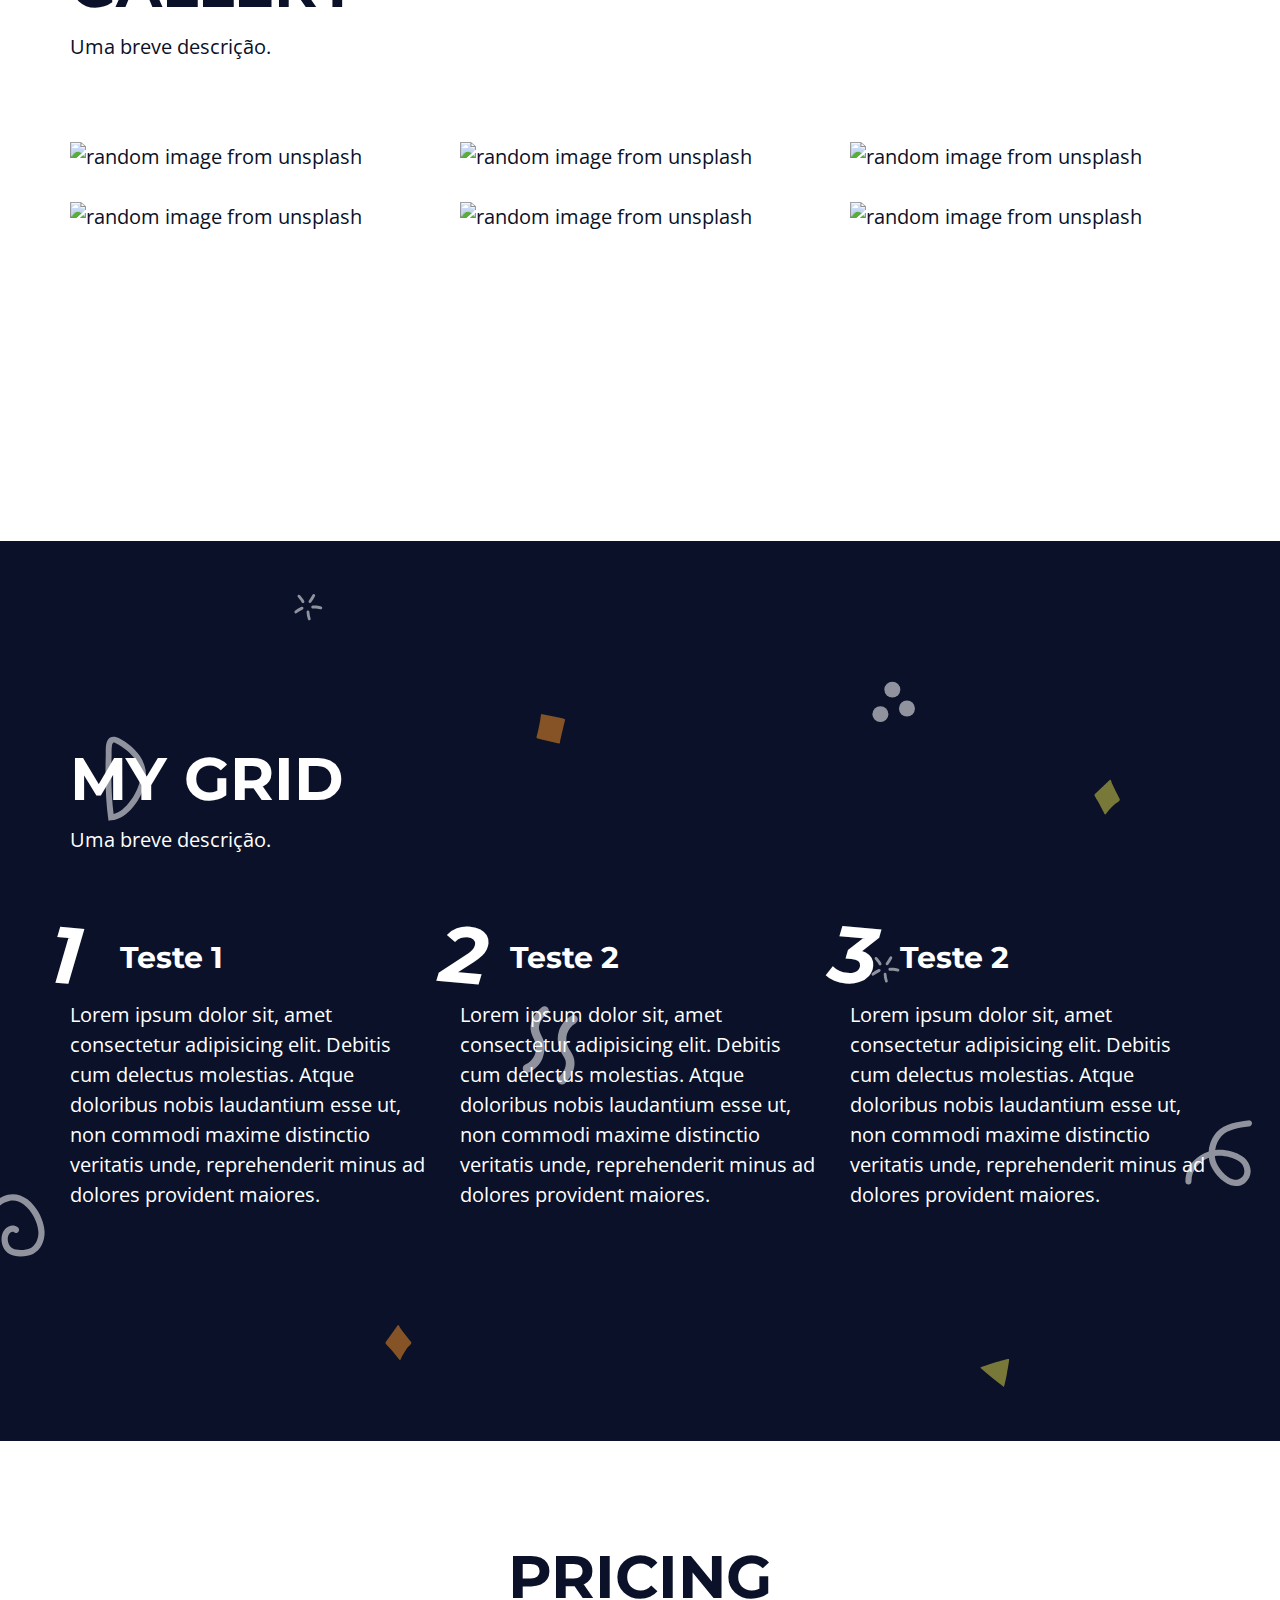
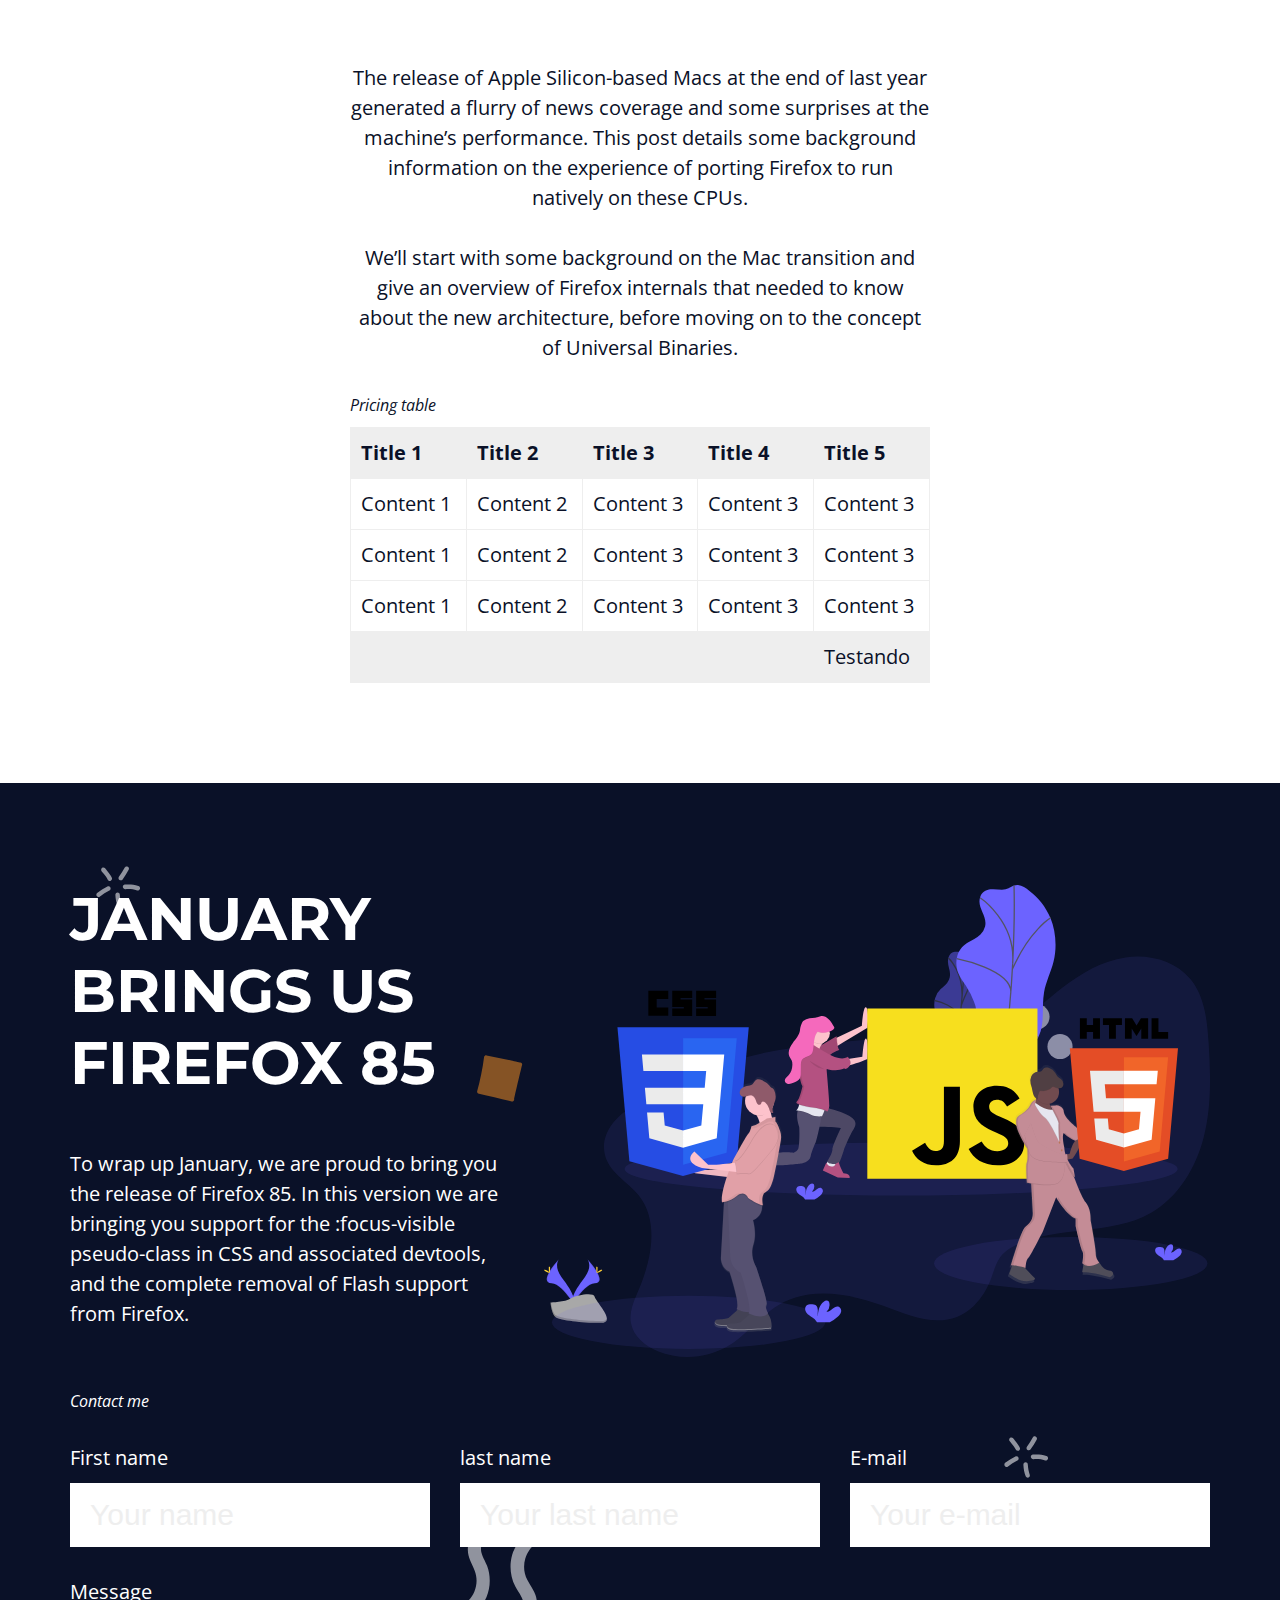
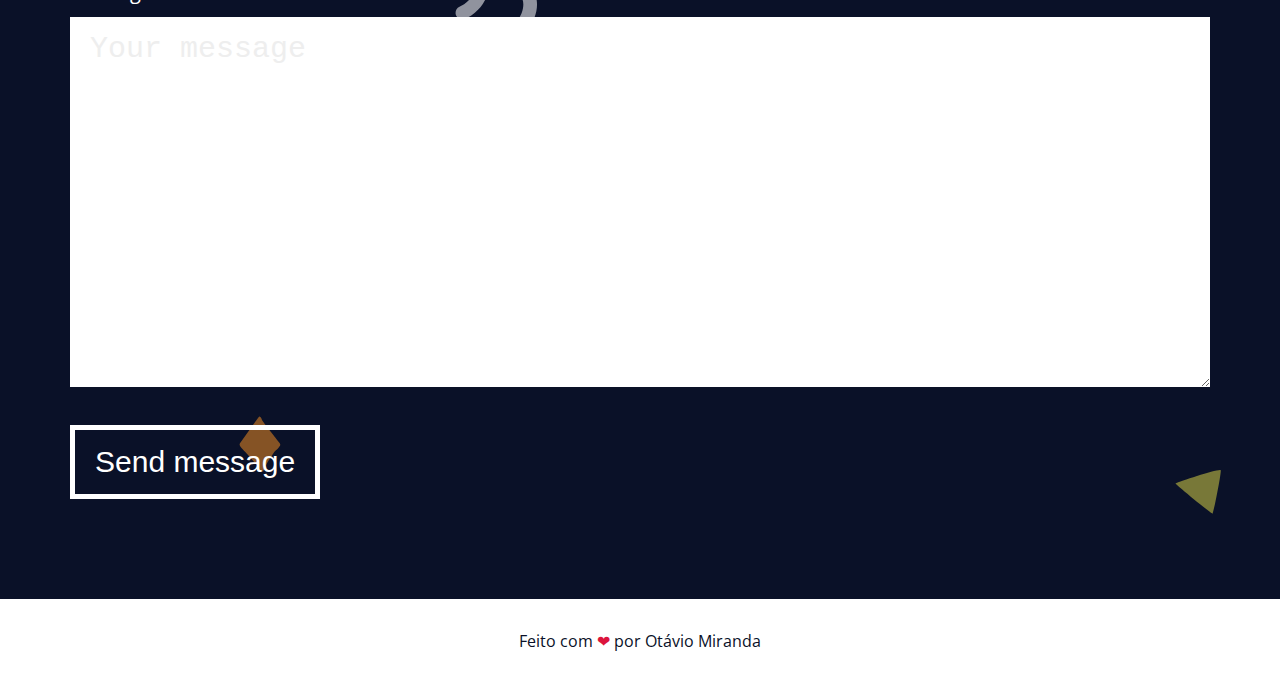
==== commit 3f57690d: "Curso finalizado!" ====
--- a/landing_page/index.html
+++ b/landing_page/index.html
@@ -17,14 +17,17 @@
 </head>
 
 <body>
+
+  <input id="close-menu" class="close-menu" type="checkbox" aria-label="Close menu" role="button">
+  <label class="close-menu-label" for="close-menu" title="close menu"></label>
   <aside class="menu white-bg">
     <div class="main-content menu-content">
-      <h1>
+      <h1 onclick="getElementById('close-menu').checked = false;">
         <a href="#home">LOGO</a>
       </h1>
 
       <nav>
-        <ul>
+        <ul onclick="getElementById('close-menu').checked = false;">
           <li><a href="#intro">intro</a></li>
           <li><a href="#grid-one">grid-one</a></li>
           <li><a href="#gallery">gallery</a></li>
@@ -254,14 +257,17 @@
             <button type="submit">Send message</button>
           </div>
         </fieldset>
-      </div>  
+      </div>
     </div>
   </section>
 
 
   <footer id="footer" class="footer white-bg">
-    <p><a rel="nofollow" target="_blank" href="https://beacons.page/otaviomiranda">Feito com <span class="heart">❤</span> por Otávio Miranda</a></p>
+    <p><a rel="nofollow" target="_blank" href="https://beacons.page/otaviomiranda">Feito com <span
+          class="heart">❤</span> por Otávio Miranda</a></p>
   </footer>
+
+  <a class="back-to-top" href="#">➤</a>
 </body>
 
 </html>--- a/landing_page/assets/css/variables.css
+++ b/landing_page/assets/css/variables.css
@@ -1,7 +1,7 @@
 :root {
-    --primary-color: #0A1128;
-    --white-color: #FFFFFF;
-    --light-gray-color: #EEEEEE;
-    --secondary-color: crimson;
-    --gap: 3rem;
-  }+  --primary-color: #0A1128;
+  --white-color: #FFFFFF;
+  --light-gray-color: #EEEEEE;
+  --secondary-color: crimson;
+  --gap: 3rem;
+}--- a/landing_page/assets/css/styles.css
+++ b/landing_page/assets/css/styles.css
@@ -163,6 +163,26 @@
   padding: 3rem;
 }
 
+.close-menu {
+  display: none;
+}
+
+.back-to-top {
+  position: fixed;
+  bottom: 2rem;
+  right: 2rem;
+  background: var(--white-color);
+  width: 5rem;
+  height: 5rem;
+  display: flex;
+  justify-content: center;
+  align-items: center;
+  border-radius: 50%;
+  color: var(--primary-color);
+  transform: rotate(-90deg);
+  border: 0.1rem solid var(--primary-color);
+}
+
 @media (max-width: 800px) {
   .intro-content, .grid {
     grid-template-columns: 1fr;
@@ -181,4 +201,75 @@
   .grid-one-content {
     display: block;
   }
+
+  .menu {
+    bottom: 0;
+    text-align: center;
+  }
+
+  .menu-content, .menu-content ul {
+    flex-direction: column;
+    justify-content: center;
+  }
+
+  .menu-content {
+    height: 100vh;
+  }
+
+  .menu {
+    display: none;
+  }
+
+  .close-menu-label::after {
+    content: '☰';
+    position: fixed;
+    z-index: 2;
+    top: 2rem;
+    right: 2rem;
+    background: var(--primary-color);
+    color: var(--white-color);
+    font-size: 3rem;
+    line-height: 3rem;
+    width: 3rem;
+    height: 3rem;
+    text-align: center;
+    padding: 0.5rem;
+    cursor: pointer;
+  }
+
+  .close-menu:checked~.menu {
+    display: block;
+  }
+
+  .close-menu:checked~.close-menu-label::after {
+    content: '×';
+  }
+
+  .menu-spacing {
+    display: none;
+  }
+
+  h1 {
+    font-size: 4rem;
+  }
+
+  h2 {
+    font-size: 3.6rem;
+  }
+
+  h3 {
+    font-size: 3.4rem;
+  }
+
+  h4 {
+    font-size: 3.2rem;
+  }
+
+  h5 {
+    font-size: 3rem;
+  }
+
+  h6 {
+    font-size: 2.8rem;
+  }
 }